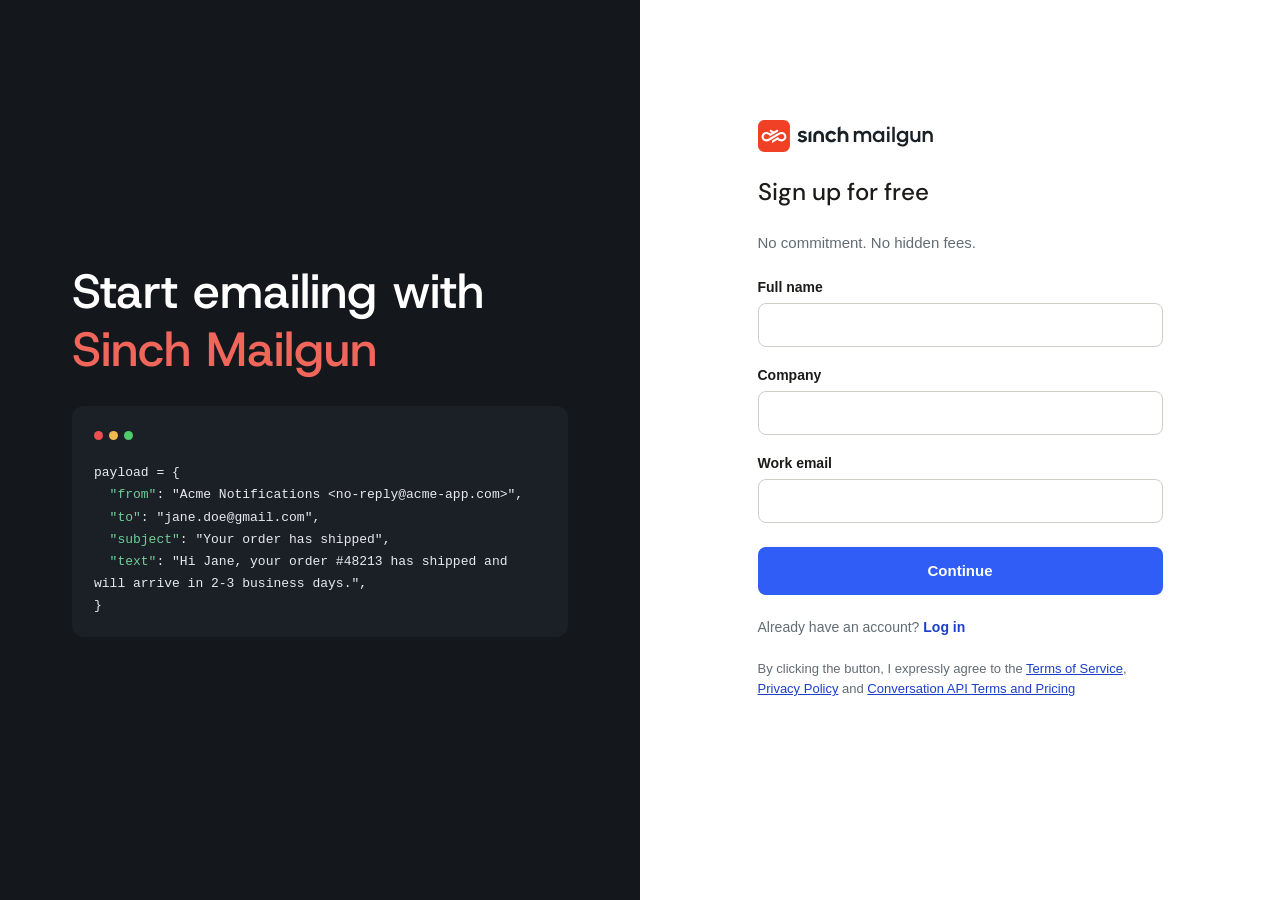
==== signup-flow-v1.html @ edf956aa "Add files via upload" ====
<!DOCTYPE html>
<html lang="en">
<head>
<meta charset="UTF-8">
<meta name="robots" content="noindex, nofollow, noarchive">
<meta name="viewport" content="width=device-width, initial-scale=1.0">
<title>Sign up</title>
<link rel="preconnect" href="https://fonts.googleapis.com">
<link rel="preconnect" href="https://fonts.gstatic.com" crossorigin>
<link href="https://fonts.googleapis.com/css2?family=Host+Grotesk:wght@400;500;600;700&family=DM+Sans:wght@400;500;600;700&display=swap" rel="stylesheet">
<style>
  :root{
    --bg:#f6f5f2;
    --card:#ffffff;
    --border:#e4e2dc;
    --border-strong:#cfcdc5;
    --text:#1c1b19;
    --text-muted:#626C73;
    --accent:#2f5df5;
    --accent-bg:#eaf0ff;
    --accent-text:#1c3fc9;
    --radius:10px;
  }
  *{box-sizing:border-box;}
  body{
    margin:0;
    color:var(--text);
    font-family: -apple-system, BlinkMacSystemFont, "Segoe UI", Helvetica, Arial, sans-serif;
  }
  .page{display:flex;min-height:100vh;}
  .page.full-width .left-col{display:none;}
  .page-footer{
    display:none;
    position:fixed;
    bottom:32px;
    left:0;
    width:100%;
    text-align:center;
    font-size:13px;
    color:#272F36;
  }
  .page.full-width .page-footer{display:block;}
  .page-footer a{color:var(--accent-text);text-decoration:none;font-weight:600;}
  .page-footer a:hover{text-decoration:underline;}
  .left-col{
    width:50%;
    background:#14181C;
    color:#fff;
    display:flex;
    flex-direction:column;
    justify-content:center;
    padding:72px;
    font-family:"Host Grotesk", -apple-system, BlinkMacSystemFont, "Segoe UI", Helvetica, Arial, sans-serif;
  }
  .left-col h2{font-size:48px;font-weight:500;line-height:1.2;margin:0 0 28px;}
  .left-col h2 .brand{color:#F0665A;}
  .code-card{
    background:#1B2027;
    border-radius:12px;
    padding:20px 22px;
    font-family:"SFMono-Regular", Consolas, "Liberation Mono", Menlo, monospace;
    font-size:13px;
    line-height:1.7;
    color:#E8EAED;
  }
  .code-dots{margin-bottom:14px;}
  .code-dots span{display:inline-block;width:9px;height:9px;border-radius:50%;margin-right:6px;}
  .dot-red{background:#F04F4F;}
  .dot-yellow{background:#F0B84F;}
  .dot-green{background:#4FCB6B;}
  .code-key{color:#6FCF97;}

  .right-col{
    flex:1;
    background:#fff;
    display:flex;
    justify-content:center;
    padding:40px 40px;
  }
  @media (max-width:900px){
    .page{flex-direction:column;}
    .left-col{width:100%;padding:40px 24px;}
    .right-col{padding:40px 16px;}
  }
  .wrap{width:100%;max-width:485px;padding:80px 40px 40px 40px;}
  .step-panel{display:none;}
  .step-panel.active{display:block;}

  .logo{margin-bottom:24px;}
  .logo svg{display:block;width:175px;height:32px;}
  .logo-centered{display:flex;justify-content:left;}

  .narrow-panel{display:none;background:#fff;min-height:100vh;}
  .narrow-panel.active{display:block;}
  .narrow-panel-inner{
    max-width:485px;
    margin:0 auto;
    padding:80px 40px 40px;
  }

  h1{font-family:"DM Sans", -apple-system, BlinkMacSystemFont, "Segoe UI", Helvetica, Arial, sans-serif;font-size:24px;line-height:32px;font-weight:500;margin:0 0 24px;}
  .sub{font-size:15px;color:var(--text-muted);margin:0 0 24px;line-height:1.5;}

  .field{margin-bottom:20px;}
  .field label{font-size:14px;font-weight:600;color:var(--text);display:block;margin-bottom:8px;}
  .field input,.field select{
    width:100%;
    height:44px;
    border:1px solid var(--border-strong);
    border-radius:8px;
    padding:0 14px;
    font-size:15px;
    color:var(--text);
    background:#fff;
  }
  .field select{
    appearance:none;
    -webkit-appearance:none;
    background-image:url("data:image/svg+xml;utf8,<svg xmlns='http://www.w3.org/2000/svg' viewBox='0 0 20 20' fill='%236b6963'><path d='M5.5 7.5l4.5 5 4.5-5z'/></svg>");
    background-repeat:no-repeat;
    background-position:right 12px center;
    background-size:16px;
  }
  .field input:focus,.field select:focus{outline:2px solid var(--accent);outline-offset:1px;}
  .field input[readonly]{background:#F7F9FA;color:var(--text-muted);cursor:default;}
  .field input[readonly]:focus{outline:none;}
  .password-input-wrap{position:relative;}
  .password-input-wrap input{padding-right:44px;}
  .password-hint{
    font-size:13px;
    color:var(--text-muted);
    margin:8px 0 0;
    line-height:1.5;
    display:flex;
    align-items:center;
    gap:8px;
  }
  .field.has-error .password-hint{display:none;}
  .hint-dot{
    width:8px;
    height:8px;
    border-radius:50%;
    background:var(--border-strong);
    flex-shrink:0;
    position:relative;
  }
  .hint-dot.met{background:transparent;}
  .hint-dot.met::before{
    content:"";
    position:absolute;
    left:1px;
    top:2px;
    width:6px;
    height:3px;
    border-left:1.5px solid #2E8A47;
    border-bottom:1.5px solid #2E8A47;
    transform:rotate(-45deg);
  }
  .password-toggle{
    position:absolute;
    right:10px;
    top:50%;
    transform:translateY(-50%);
    background:none;
    border:none;
    padding:4px;
    cursor:pointer;
    display:flex;
    align-items:center;
  }
  .loading-panel{
    display:none;
    align-items:center;
    justify-content:center;
    flex-direction:column;
    min-height:60vh;
    padding-top:0 !important;
    text-align:center;
  }
  .loading-panel.active{display:flex;}
  .loading-icon{margin-bottom:20px;animation:loadingPulse 1.4s ease-in-out infinite;display:flex;justify-content:center;}
  .loading-icon svg{display:block;width:64px;height:34px;}
  @keyframes loadingPulse{
    0%,100%{transform:scale(1);opacity:1;}
    50%{transform:scale(0.88);opacity:0.55;}
  }
  .loading-text{font-size:15px;color:var(--text-muted);}
  .loading-dots span{
    display:inline-block;
    opacity:0;
    animation:loadingDot 1.4s infinite;
  }
  .loading-dots span:nth-child(1){animation-delay:0s;}
  .loading-dots span:nth-child(2){animation-delay:0.2s;}
  .loading-dots span:nth-child(3){animation-delay:0.4s;}
  @keyframes loadingDot{
    0%,80%,100%{opacity:0;}
    40%{opacity:1;}
  }
  .done-icon{margin-bottom:24px;display:flex;justify-content:center;}
  .done-icon svg{display:block;width:64px;height:34px;}
  .done-title{text-align:center;margin-bottom:10px;}
  .done-text{font-size:15px;color:var(--text-muted);text-align:center;margin:0 0 32px;}
  .done-cta{max-width:280px;margin-left:auto;margin-right:auto;}
  .go-back-link{
    display:block;
    text-align:center;
    font-size:14px;
    font-weight:600;
    color:var(--accent-text);
    text-decoration:none;
    margin-top:16px;
    cursor:pointer;
  }
  .go-back-link:hover{text-decoration:underline;}
  .field.has-error input{border-color:#E5484D;}
  .field.has-error input:focus{outline-color:#E5484D;}
  .field-error{
    display:none;
    align-items:center;
    gap:6px;
    font-size:13px;
    color:#E5484D;
    margin-top:8px;
  }
  .field.has-error .field-error{display:flex;}
  .field-error .error-icon{
    width:15px;height:15px;
    border-radius:50%;
    border:1.5px solid #E5484D;
    position:relative;
    flex-shrink:0;
  }
  .field-error .error-icon::before,
  .field-error .error-icon::after{
    content:"";
    position:absolute;
    top:50%;left:50%;
    width:7px;height:1.5px;
    background:#E5484D;
    transform-origin:center;
  }
  .field-error .error-icon::before{transform:translate(-50%,-50%) rotate(45deg);}
  .field-error .error-icon::after{transform:translate(-50%,-50%) rotate(-45deg);}

  .cta-primary{
    width:100%;
    height:48px;
    border:none;
    border-radius:8px;
    background:var(--accent);
    color:#fff;
    font-size:15px;
    font-weight:600;
    cursor:pointer;
    margin-bottom:6px;
  }
  #panel-1 form .field:last-of-type{margin-bottom:24px;}
  #panel-1 .cta-primary{margin-bottom:24px;}
  .cta-primary:hover{background:#1e4bdc;}
  .cta-primary:disabled{background:var(--border-strong);color:var(--text-muted);cursor:not-allowed;}
  .cta-primary:disabled:hover{background:var(--border-strong);}
  .cta-secondary{
    width:100%;
    height:44px;
    border:1px solid var(--border-strong);
    border-radius:8px;
    background:#fff;
    color:var(--text);
    font-size:14px;
    font-weight:500;
    cursor:pointer;
    margin-bottom:6px;
  }
  .cta-secondary:hover{background:var(--bg);}
  .cta-group{display:flex;flex-direction:column;}
  .cta-fineprint{font-size:12px;color:var(--text-muted);text-align:center;line-height:1.5;margin:0 0 18px;}

  .login-line{font-size:14px;color:var(--text-muted);margin:0 0 24px;}
  .login-line a{color:var(--accent-text);font-weight:600;text-decoration:none;}
  .login-line a:hover{text-decoration:underline;}
  .legal{font-size:13px;color:var(--text-muted);line-height:1.6;}
  .legal a{color:var(--accent-text);text-decoration:underline;}

  /* trial step */
  .slider-block{margin-bottom:24px;}
  .slider-label{font-size:17px;margin:0 0 24px;}
  .slider-label .val{color:var(--accent);font-weight:600;}
  input[type="range"]{
    -webkit-appearance:none;
    width:100%;
    height:4px;
    border-radius:2px;
    background:var(--border-strong);
    margin:0 0 10px;
  }
  input[type="range"]::-webkit-slider-thumb{
    -webkit-appearance:none;width:18px;height:18px;border-radius:50%;
    background:var(--accent);cursor:pointer;border:none;
  }
  input[type="range"]::-moz-range-thumb{
    width:18px;height:18px;border-radius:50%;
    background:var(--accent);cursor:pointer;border:none;
  }
  .slider-ticks{display:flex;justify-content:space-between;font-size:11px;color:var(--text-muted);padding:0 1px;}

  .summary{
    background:#F7F9FA;
    border:1px solid #DCE2E5;
    border-radius:var(--radius);
    padding:16px 18px;
    margin-bottom:24px;
    color:#272F36;
  }
  .summary-row{display:flex;justify-content:space-between;align-items:baseline;margin-bottom:4px;}
  .summary-divider{height:1px;background:#DCE2E5;margin:14px 0;}
  .summary-label{font-size:14px;color:var(--text-muted);}
  .summary-value{font-size:15px;font-weight:600;color:#272F36;}
  .summary-note{font-size:14px;color:var(--text-muted);margin:0;line-height:1.5;}

  .plans-link{
    display:block;text-align:center;font-size:13px;color:var(--text-muted);
    text-decoration:underline;margin:0 0 20px;
  }
  .plans-link:hover{color:var(--text);}

  /* ---- Full-width pricing page (step 3) ---- */
  .pricing-panel{display:none;}
  .pricing-panel.active{display:block;}
  .pricing-body{
    max-width:1280px;
    margin:0 auto;
    padding:40px;
  }
  .pricing-body .logo{margin-bottom:32px;}
  .pricing-intro-row{
    display:flex;
    gap:48px;
    align-items:flex-end;
    margin-bottom:32px;
  }
  .pricing-intro-text{flex:1 1 50%;}
  .pricing-intro-text h1{margin-bottom:8px;}
  .pricing-intro-text .sub{margin:0;}
  .pricing-slider-block{flex:1 1 50%;}
  .pricing-slider-label{
    color:var(--text);
    font-size:16px;
    margin:0 0 12px;
    font-family:"DM Sans", -apple-system, sans-serif;
  }
  .pricing-slider-label .val{color:var(--accent-text);font-weight:700;}
  .pricing-slider-block input[type="range"]{
    -webkit-appearance:none;
    width:100%;
    height:4px;
    border-radius:2px;
    background:var(--border-strong);
    margin:0 0 10px;
  }
  .pricing-slider-block input[type="range"]::-webkit-slider-thumb{
    -webkit-appearance:none;width:18px;height:18px;border-radius:50%;
    background:var(--accent);cursor:pointer;border:2px solid #fff;
    box-shadow:0 0 0 1px var(--accent);
  }
  .pricing-slider-block input[type="range"]::-moz-range-thumb{
    width:18px;height:18px;border-radius:50%;
    background:var(--accent);cursor:pointer;border:2px solid #fff;
    box-shadow:0 0 0 1px var(--accent);
  }
  .pricing-slider-ticks{display:flex;justify-content:space-between;font-size:11px;color:var(--text-muted);padding:0 1px;}
  .currency-badge{
    display:inline-flex;
    align-items:center;
    gap:8px;
    background:#fff;
    border:1px solid var(--border-strong);
    color:var(--text);
    font-size:14px;
    font-weight:600;
    padding:10px 14px;
    border-radius:8px;
  }
  .enterprise-banner{
    background:#F7F9FA;
    border:1px solid #DCE2E5;
    border-radius:12px;
    padding:28px 40px;
    text-align:center;
    margin-bottom:28px;
  }
  .enterprise-title{font-size:18px;font-weight:700;color:var(--text);margin:0 0 4px;}
  .enterprise-tagline{font-size:14px;color:var(--text-muted);margin:0 0 16px;}
  .enterprise-body{font-size:14px;color:var(--text);line-height:1.6;margin:0 0 20px;}
  .enterprise-cta{
    display:inline-block;
    background:#fff;
    border:1px solid var(--accent);
    color:var(--accent-text);
    font-size:14px;
    font-weight:600;
    padding:10px 24px;
    border-radius:8px;
    cursor:pointer;
  }
  .enterprise-cta:hover{background:var(--accent-bg);}
  .pricing-cards{
    display:grid;
    grid-template-columns:repeat(4, 1fr);
    gap:20px;
    margin-bottom:28px;
    align-items:start;
  }
  @media (max-width:1024px){
    .pricing-cards{grid-template-columns:1fr 1fr;}
  }
  @media (max-width:640px){
    .pricing-cards{grid-template-columns:1fr;}
    .pricing-intro-row{flex-direction:column;align-items:stretch;}
  }
  .plan-card{
    position:relative;
    border:2px solid var(--border);
    border-radius:12px;
    background:#fff;
    padding:46px 22px 24px;
    display:flex;
    flex-direction:column;
  }
  .plan-card.recommended{
    border-color:var(--accent);
  }
  .recommended-ribbon{
    position:absolute;
    top:-2px;left:-2px;right:-2px;
    background:var(--accent);
    color:#fff;
    font-size:12px;
    font-weight:700;
    text-align:center;
    padding:6px 0;
    border-radius:11px 11px 0 0;
    letter-spacing:0.02em;
  }
  .plan-badge{
    display:inline-block;
    align-self:flex-start;
    font-size:12px;
    font-weight:700;
    padding:4px 10px;
    border-radius:5px;
    background:var(--bg);
    color:var(--text-muted);
    margin-bottom:14px;
  }
  .plan-badge.badge-accent{background:var(--accent-bg);color:var(--accent-text);}
  .plan-tagline{font-size:13px;color:var(--text-muted);margin:0 0 4px;}
  .plan-price{font-size:30px;font-weight:700;color:var(--text);margin-bottom:2px;}
  .plan-price.trial-price{font-size:24px;white-space:nowrap;}
  .plan-price.trial-price span{font-size:13px;}
  .plan-price span{font-size:14px;font-weight:400;color:var(--text-muted);}
  .plan-included{font-size:14px;font-weight:500;color:var(--text);margin-bottom:18px;}
  .plan-cta{width:100%;margin-bottom:20px;}
  .plan-features-label{font-size:13px;font-weight:700;color:var(--text);margin:0 0 12px;}
  .plan-features{list-style:none;margin:0 0 20px;padding:0;flex:1;}
  .plan-features li{
    display:flex;
    align-items:flex-start;
    gap:8px;
    font-size:13px;
    color:var(--text);
    line-height:1.5;
    margin-bottom:10px;
  }
  .plan-features .feat-check{
    flex-shrink:0;
    width:15px;height:15px;
    margin-top:2px;
    color:#2E8A47;
  }
  .plan-card.free-card .feat-check{color:var(--text-muted);}
  .plan-extra{
    border-top:1px solid var(--border);
    padding-top:14px;
    margin-top:auto;
  }
  .plan-extra-label{font-size:12px;font-weight:700;color:var(--text);margin:0 0 6px;}
  .plan-extra-row{font-size:12px;color:var(--text-muted);text-decoration:underline;line-height:1.6;}

  /* payment step */
  .change-plan-row{display:flex;justify-content:flex-end;margin-top:-2px;}
  .change-plan-link{font-size:14px;color:var(--text-muted);text-decoration:underline;cursor:pointer;font-weight:400;}
  .change-plan-link:hover{color:#272F36;}

  .section-label{font-size:14px;font-weight:600;color:var(--text);margin:0 0 8px;}
  .field-row{display:flex;gap:0;}
  .field-row .field{flex:1;margin-bottom:0;}

  .card-field-group{
    margin-bottom:24px;
    border:1px solid var(--border-strong);
    border-radius:8px;
  }
  .card-field-group .field{margin-bottom:0;}
  .card-field-group .field input,.card-field-group .field select{
    border:none;
    border-radius:0;
  }
  .card-field-group .field:first-child input,.card-field-group .field:first-child select{
    border-radius:7px 7px 0 0;
  }
  .card-number-field{position:relative;}
  .card-number-field input{padding-right:130px;}
  .card-icons{
    position:absolute;
    right:12px;
    top:0;
    bottom:0;
    display:flex;
    align-items:center;
  }
  .card-icons svg{display:block;height:19px;width:auto;}

  .card-bottom-row{display:flex;border-top:1px solid var(--border-strong);}
  .card-bottom-row .field{flex:1;margin-bottom:0;}
  .card-bottom-row .field:first-child{border-right:1px solid var(--border-strong);}
  .card-bottom-row .field input{border-radius:0 0 0 7px;}
  .card-bottom-row .field:first-child input{border-radius:0 0 0 7px;}
  .cvc-field{position:relative;}
  .cvc-field input{border-radius:0 0 7px 0;padding-right:38px;}
  .cvc-icon{
    position:absolute;right:12px;top:50%;transform:translateY(-50%);
    display:flex;align-items:center;
  }
  .cvc-icon svg{display:block;height:16px;width:auto;}

  .card-field-group .zip-field input{border-top:1px solid var(--border-strong) !important;border-radius:0 0 7px 7px !important;}

  .ssl-line{
    text-align:center;
    font-size:13px;
    color:var(--text-muted);
    margin:4px 0 20px;
  }
</style>
</head>
<body>
<div class="page">
  <div class="left-col">
    <h2>Start emailing with<br><span class="brand">Sinch Mailgun</span></h2>
    <div class="code-card">
      <div class="code-dots"><span class="dot-red"></span><span class="dot-yellow"></span><span class="dot-green"></span></div>
      payload = {<br>
      &nbsp;&nbsp;<span class="code-key">"from"</span>: "Acme Notifications &lt;no-reply@acme-app.com&gt;",<br>
      &nbsp;&nbsp;<span class="code-key">"to"</span>: "jane.doe@gmail.com",<br>
      &nbsp;&nbsp;<span class="code-key">"subject"</span>: "Your order has shipped",<br>
      &nbsp;&nbsp;<span class="code-key">"text"</span>: "Hi Jane, your order #48213 has shipped and will arrive in 2-3 business days.",<br>
      }
    </div>
  </div>

  <div class="right-col">
  <div class="wrap">

    <!-- STEP 1: name / email -->
    <div class="step-panel active" id="panel-1">
      <div class="logo" data-logo></div>

      <h1>Sign up for free</h1>
      <p class="sub">No commitment. No hidden fees.</p>

      <form id="signup-form" novalidate>
        <div class="field" id="full-name-field">
          <label for="full-name">Full name</label>
          <input id="full-name" type="text">
          <p class="field-error"><span class="error-icon"></span>This field is required</p>
        </div>
        <div class="field" id="company-field">
          <label for="company">Company</label>
          <input id="company" type="text">
          <p class="field-error"><span class="error-icon"></span>This field is required</p>
        </div>
        <div class="field" id="email-field">
          <label for="work-email">Work email</label>
          <input id="work-email" type="email">
          <p class="field-error" id="email-error"><span class="error-icon"></span>Invalid email</p>
        </div>
        <button type="submit" class="cta-primary">Continue</button>
      </form>

      <p class="login-line">Already have an account? <a href="#">Log in</a></p>
      <p class="legal">By clicking the button, I expressly agree to the <a href="#">Terms of Service</a>, <a href="#">Privacy Policy</a> and <a href="#">Conversation API Terms and Pricing</a></p>
    </div>


    <!-- STEP 5: validating payment (transition) -->
    <div class="step-panel loading-panel" id="panel-5">
      <div id="loading-state">
        <div class="loading-icon">
          <svg width="64" height="34" viewBox="0 0 64 34" fill="none" xmlns="http://www.w3.org/2000/svg">
            <path d="M55.583 6.38481C57.8768 7.21761 59.8354 8.71559 61.2423 10.7151C62.6492 12.7146 63.3962 15.0639 63.4107 17.5121H63.4068C63.4292 19.9551 62.7099 22.3136 61.3281 24.329C59.9449 26.3456 58.0048 27.8661 55.7163 28.7266C51.7807 30.2628 47.1509 29.7204 42.6873 27.1982L39.9276 25.6079C39.2664 26.3113 38.5194 26.9303 37.7051 27.449L37.6866 27.4596L26.8458 33.7894V27.4939L43.1123 17.9701L42.9843 19.0405C42.9104 19.6634 42.785 20.2837 42.6094 20.8882L45.3665 22.4654C49.2018 24.6457 52.0314 24.3144 53.73 23.6519C54.6367 23.3061 55.4682 22.7557 56.1373 22.0602C56.8078 21.3647 57.3251 20.5134 57.634 19.5974C57.8451 18.9362 57.9521 18.2394 57.9494 17.5359C57.9468 16.2002 57.539 14.92 56.7682 13.8299C55.9961 12.741 54.9244 11.9307 53.6667 11.4846C51.9496 10.8378 49.1147 10.5383 45.3071 12.7661L20.8817 27.0676L20.8394 27.094C18.0824 28.7081 15.1749 29.5699 12.4337 29.5871C10.8605 29.6029 9.30972 29.331 7.83287 28.7794C4.92536 27.7103 2.57349 25.5867 1.2141 22.8006C-0.145288 20.0145 -0.370975 16.8549 0.576637 13.9025C1.13623 12.2184 2.07856 10.6544 3.29937 9.37418C4.52018 8.09396 6.03795 7.08035 7.68901 6.44288C11.6484 4.89606 16.2782 5.4385 20.7233 7.9699L23.4803 9.55895C24.1429 8.85549 24.8912 8.2365 25.7082 7.71781L25.72 7.70989L26.2968 7.36939L22.0959 4.98977C21.5244 4.6057 21.1219 4.02366 20.9635 3.35452C20.8038 2.68405 20.9041 1.98456 21.2433 1.38536C21.5825 0.786168 22.1302 0.340071 22.7861 0.13022C23.4421 -0.0796294 24.1468 -0.0347571 24.7711 0.256921L24.8107 0.276721L31.6961 4.21504L38.4561 0.289916L38.4758 0.280681C39.0935 -0.014957 39.7943 -0.0664315 40.4489 0.13418C41.1049 0.336111 41.6566 0.771651 42.0023 1.36161C42.3494 1.95156 42.4603 2.64578 42.3164 3.31493C42.1713 3.98407 41.7846 4.57007 41.2263 4.96601L41.1841 4.9924L20.301 17.0489L20.4435 15.9706C20.5187 15.4004 20.6375 14.8316 20.7985 14.2773L18.0402 12.7001C14.2062 10.5185 11.3792 10.8524 9.68058 11.5162C8.42018 11.9834 7.35774 12.8083 6.59886 13.9064C5.83866 15.0045 5.44272 16.29 5.45064 17.6243C5.45724 18.9586 5.87033 20.2389 6.64241 21.3277C7.41317 22.4166 8.48485 23.2296 9.74261 23.6783C11.457 24.3263 14.2906 24.6259 18.0995 22.3968L42.5791 8.06625C45.3335 6.45476 48.241 5.59424 50.9849 5.57708C52.5594 5.56124 54.1075 5.83313 55.583 6.38481Z" fill="#F0A83C"/>
          </svg>
        </div>
        <p class="loading-text"><span id="transition-loading-msg">Validating your payment information</span><span class="loading-dots"><span>.</span><span>.</span><span>.</span></span></p>
      </div>
      <div id="success-state" style="display:none;">
        <div class="loading-icon">
          <svg width="64" height="34" viewBox="0 0 64 34" fill="none" xmlns="http://www.w3.org/2000/svg">
            <path d="M55.583 6.38481C57.8768 7.21761 59.8354 8.71559 61.2423 10.7151C62.6492 12.7146 63.3962 15.0639 63.4107 17.5121H63.4068C63.4292 19.9551 62.7099 22.3136 61.3281 24.329C59.9449 26.3456 58.0048 27.8661 55.7163 28.7266C51.7807 30.2628 47.1509 29.7204 42.6873 27.1982L39.9276 25.6079C39.2664 26.3113 38.5194 26.9303 37.7051 27.449L37.6866 27.4596L26.8458 33.7894V27.4939L43.1123 17.9701L42.9843 19.0405C42.9104 19.6634 42.785 20.2837 42.6094 20.8882L45.3665 22.4654C49.2018 24.6457 52.0314 24.3144 53.73 23.6519C54.6367 23.3061 55.4682 22.7557 56.1373 22.0602C56.8078 21.3647 57.3251 20.5134 57.634 19.5974C57.8451 18.9362 57.9521 18.2394 57.9494 17.5359C57.9468 16.2002 57.539 14.92 56.7682 13.8299C55.9961 12.741 54.9244 11.9307 53.6667 11.4846C51.9496 10.8378 49.1147 10.5383 45.3071 12.7661L20.8817 27.0676L20.8394 27.094C18.0824 28.7081 15.1749 29.5699 12.4337 29.5871C10.8605 29.6029 9.30972 29.331 7.83287 28.7794C4.92536 27.7103 2.57349 25.5867 1.2141 22.8006C-0.145288 20.0145 -0.370975 16.8549 0.576637 13.9025C1.13623 12.2184 2.07856 10.6544 3.29937 9.37418C4.52018 8.09396 6.03795 7.08035 7.68901 6.44288C11.6484 4.89606 16.2782 5.4385 20.7233 7.9699L23.4803 9.55895C24.1429 8.85549 24.8912 8.2365 25.7082 7.71781L25.72 7.70989L26.2968 7.36939L22.0959 4.98977C21.5244 4.6057 21.1219 4.02366 20.9635 3.35452C20.8038 2.68405 20.9041 1.98456 21.2433 1.38536C21.5825 0.786168 22.1302 0.340071 22.7861 0.13022C23.4421 -0.0796294 24.1468 -0.0347571 24.7711 0.256921L24.8107 0.276721L31.6961 4.21504L38.4561 0.289916L38.4758 0.280681C39.0935 -0.014957 39.7943 -0.0664315 40.4489 0.13418C41.1049 0.336111 41.6566 0.771651 42.0023 1.36161C42.3494 1.95156 42.4603 2.64578 42.3164 3.31493C42.1713 3.98407 41.7846 4.57007 41.2263 4.96601L41.1841 4.9924L20.301 17.0489L20.4435 15.9706C20.5187 15.4004 20.6375 14.8316 20.7985 14.2773L18.0402 12.7001C14.2062 10.5185 11.3792 10.8524 9.68058 11.5162C8.42018 11.9834 7.35774 12.8083 6.59886 13.9064C5.83866 15.0045 5.44272 16.29 5.45064 17.6243C5.45724 18.9586 5.87033 20.2389 6.64241 21.3277C7.41317 22.4166 8.48485 23.2296 9.74261 23.6783C11.457 24.3263 14.2906 24.6259 18.0995 22.3968L42.5791 8.06625C45.3335 6.45476 48.241 5.59424 50.9849 5.57708C52.5594 5.56124 54.1075 5.83313 55.583 6.38481Z" fill="#F0A83C"/>
          </svg>
        </div>
        <p class="loading-text" id="transition-success-msg">Validation successful</p>
      </div>
    </div>

    <!-- STEP 6: done -->
    <div class="step-panel loading-panel" id="panel-6">
      <div class="done-icon">
        <svg width="64" height="34" viewBox="0 0 64 34" fill="none" xmlns="http://www.w3.org/2000/svg">
          <path d="M55.583 6.38481C57.8768 7.21761 59.8354 8.71559 61.2423 10.7151C62.6492 12.7146 63.3962 15.0639 63.4107 17.5121H63.4068C63.4292 19.9551 62.7099 22.3136 61.3281 24.329C59.9449 26.3456 58.0048 27.8661 55.7163 28.7266C51.7807 30.2628 47.1509 29.7204 42.6873 27.1982L39.9276 25.6079C39.2664 26.3113 38.5194 26.9303 37.7051 27.449L37.6866 27.4596L26.8458 33.7894V27.4939L43.1123 17.9701L42.9843 19.0405C42.9104 19.6634 42.785 20.2837 42.6094 20.8882L45.3665 22.4654C49.2018 24.6457 52.0314 24.3144 53.73 23.6519C54.6367 23.3061 55.4682 22.7557 56.1373 22.0602C56.8078 21.3647 57.3251 20.5134 57.634 19.5974C57.8451 18.9362 57.9521 18.2394 57.9494 17.5359C57.9468 16.2002 57.539 14.92 56.7682 13.8299C55.9961 12.741 54.9244 11.9307 53.6667 11.4846C51.9496 10.8378 49.1147 10.5383 45.3071 12.7661L20.8817 27.0676L20.8394 27.094C18.0824 28.7081 15.1749 29.5699 12.4337 29.5871C10.8605 29.6029 9.30972 29.331 7.83287 28.7794C4.92536 27.7103 2.57349 25.5867 1.2141 22.8006C-0.145288 20.0145 -0.370975 16.8549 0.576637 13.9025C1.13623 12.2184 2.07856 10.6544 3.29937 9.37418C4.52018 8.09396 6.03795 7.08035 7.68901 6.44288C11.6484 4.89606 16.2782 5.4385 20.7233 7.9699L23.4803 9.55895C24.1429 8.85549 24.8912 8.2365 25.7082 7.71781L25.72 7.70989L26.2968 7.36939L22.0959 4.98977C21.5244 4.6057 21.1219 4.02366 20.9635 3.35452C20.8038 2.68405 20.9041 1.98456 21.2433 1.38536C21.5825 0.786168 22.1302 0.340071 22.7861 0.13022C23.4421 -0.0796294 24.1468 -0.0347571 24.7711 0.256921L24.8107 0.276721L31.6961 4.21504L38.4561 0.289916L38.4758 0.280681C39.0935 -0.014957 39.7943 -0.0664315 40.4489 0.13418C41.1049 0.336111 41.6566 0.771651 42.0023 1.36161C42.3494 1.95156 42.4603 2.64578 42.3164 3.31493C42.1713 3.98407 41.7846 4.57007 41.2263 4.96601L41.1841 4.9924L20.301 17.0489L20.4435 15.9706C20.5187 15.4004 20.6375 14.8316 20.7985 14.2773L18.0402 12.7001C14.2062 10.5185 11.3792 10.8524 9.68058 11.5162C8.42018 11.9834 7.35774 12.8083 6.59886 13.9064C5.83866 15.0045 5.44272 16.29 5.45064 17.6243C5.45724 18.9586 5.87033 20.2389 6.64241 21.3277C7.41317 22.4166 8.48485 23.2296 9.74261 23.6783C11.457 24.3263 14.2906 24.6259 18.0995 22.3968L42.5791 8.06625C45.3335 6.45476 48.241 5.59424 50.9849 5.57708C52.5594 5.56124 54.1075 5.83313 55.583 6.38481Z" fill="#F0A83C"/>
        </svg>
      </div>
      <h1 class="done-title" id="done-title">You're all set!</h1>
      <p class="done-text" id="done-text">Your account is ready to go.</p>
      <button class="cta-primary done-cta" id="cta-go-to-dashboard">Go to dashboard</button>
    </div>

  </div>
  </div>
  <div class="page-footer">&copy; <a href="#">Sinch</a></div>
</div>

    <!-- STEP 2: create password -->
    <div class="step-panel narrow-panel" id="panel-2">
     <div class="narrow-panel-inner">
      <div class="logo logo-centered" data-logo></div>

      <h1>Create your password</h1>

      <div class="field">
        <input id="confirmed-email" type="text" readonly>
      </div>
      <div class="field" id="password-field">
        <div class="password-input-wrap">
          <input id="new-password" type="password" placeholder="Choose a password *">
          <button type="button" class="password-toggle" id="password-toggle" aria-label="Show password">
            <svg width="20" height="20" viewBox="0 0 20 20" fill="none" xmlns="http://www.w3.org/2000/svg">
              <path d="M1.5 10S4.5 4 10 4s8.5 6 8.5 6-3 6-8.5 6-8.5-6-8.5-6Z" stroke="#626C73" stroke-width="1.4" stroke-linecap="round" stroke-linejoin="round"/>
              <circle cx="10" cy="10" r="2.5" stroke="#626C73" stroke-width="1.4"/>
            </svg>
          </button>
        </div>
        <p class="password-hint" id="password-hint">
          <span class="hint-dot" id="hint-dot"></span>
          <span>At least 12 characters.</span>
        </p>
        <p class="field-error" id="password-error"><span class="error-icon"></span>Password must be at least 12 characters.</p>
      </div>

      <button class="cta-primary" id="cta-create-account">
        <span id="create-account-label">Continue</span>
      </button>
      <a class="go-back-link" id="go-back-link">Go back</a>
     </div>
    </div>
<!-- STEP 3: pricing (full-width, no left column) -->
<div class="step-panel pricing-panel" id="panel-3">
  <div class="pricing-body">
    <div class="logo logo-centered" data-logo></div>

    <div class="pricing-intro-row">
      <div class="pricing-intro-text">
        <h1>How many emails do you want to send per month?</h1>
        <p class="sub">Your Free plan is limited to 100 emails/day. Start a 30-day free trial to remove the limit.</p>
      </div>
      <div class="pricing-slider-block">
        <p class="pricing-slider-label"><span class="val" id="slider-val">100</span> <span id="slider-unit">emails/day</span></p>
        <input type="range" id="vol-slider" min="0" max="8" step="1" value="0">
        <div class="pricing-slider-ticks" id="slider-ticks"></div>
      </div>
    </div>

    <div class="pricing-cards" id="plan-cards"></div>

    <div class="enterprise-banner">
      <h3 class="enterprise-title">Custom / Enterprise</h3>
      <p class="enterprise-tagline">Need a bespoke solution?</p>
      <p class="enterprise-body">Custom contracts are available for businesses looking for any combination of features to best suit their needs.<br>Our team of email strategists can help you determine the best solution for your business needs.</p>
      <button class="enterprise-cta" id="cta-enterprise">Request a quote</button>
    </div>

    <div class="currency-badge">$ USD <svg width="12" height="8" viewBox="0 0 12 8" fill="none" xmlns="http://www.w3.org/2000/svg"><path d="M1 1.5L6 6.5L11 1.5" stroke="#626C73" stroke-width="1.4" stroke-linecap="round" stroke-linejoin="round"/></svg></div>
  </div>
</div>

    <div class="step-panel narrow-panel" id="panel-4">
     <div class="narrow-panel-inner">
      <div class="logo logo-centered" data-logo></div>
      <h1 id="cc-heading">Add a card to start your trial</h1>

      <div class="summary">
        <div class="summary-row">
          <span class="summary-label">Plan:</span>
          <span class="summary-value" id="ord-vol">Foundation 50K Trial</span>
        </div>
        <div class="change-plan-row">
          <a class="change-plan-link" id="change-plan-link">Change</a>
        </div>
        <div class="summary-divider"></div>
        <div class="summary-row">
          <span class="summary-label" id="ord-price-label">Monthly Recurring Cost:</span>
          <span class="summary-value" id="ord-price">$49.00</span>
        </div>
        <div class="summary-row">
          <span class="summary-label" id="ord-today-label">Today's total</span>
          <span class="summary-value" id="ord-today">$0.00</span>
        </div>
        <div class="summary-divider"></div>
        <p class="summary-note" id="ord-note">We'll email you a reminder before your trial ends. Cancel anytime.</p>
      </div>

      <p class="section-label">Card information</p>
      <div class="card-field-group">
        <div class="field card-number-field">
          <input id="cc-num" type="text" inputmode="numeric" placeholder="1234 1234 1234 1234">
          <div class="card-icons">
            <svg width="112" height="19" viewBox="0 0 112 19" fill="none" xmlns="http://www.w3.org/2000/svg">
              <rect x="0.249695" y="0.25" width="26.1359" height="18.0789" rx="1.71491" fill="white" stroke="#E5E5E5" stroke-width="0.5"/>
              <path d="M11.4675 12.2797H10.018L10.9247 6.67383H12.3741L11.4675 12.2797Z" fill="#142EBD"/>
              <path d="M16.7216 6.81093C16.4357 6.6975 15.9822 6.57227 15.4215 6.57227C13.9901 6.57227 12.9821 7.33559 12.9759 8.4269C12.964 9.23207 13.6976 9.67928 14.2463 9.94775C14.8071 10.2221 14.9977 10.4011 14.9977 10.6457C14.992 11.0212 14.5445 11.1944 14.1272 11.1944C13.5485 11.1944 13.2384 11.1051 12.7672 10.8962L12.5763 10.8066L12.3735 12.065C12.7134 12.2199 13.3398 12.3573 13.9901 12.3633C15.511 12.3633 16.5012 11.6118 16.5129 10.4489C16.5187 9.81071 16.1313 9.32172 15.2962 8.92215C14.7892 8.66565 14.4787 8.49269 14.4787 8.23025C14.4847 7.99166 14.7413 7.74729 15.3136 7.74729C15.7849 7.73532 16.1311 7.84859 16.3934 7.96193L16.5245 8.02146L16.7216 6.81093Z" fill="#142EBD"/>
              <path d="M18.6489 10.2938C18.7683 9.97172 19.2276 8.72528 19.2276 8.72528C19.2216 8.73725 19.3468 8.39728 19.4183 8.18858L19.5196 8.67162C19.5196 8.67162 19.7941 10.0135 19.8537 10.2938C19.6272 10.2938 18.9352 10.2938 18.6489 10.2938ZM20.4382 6.67383H19.317C18.9712 6.67383 18.7085 6.77513 18.5593 7.13895L16.4063 12.2797H17.9272C17.9272 12.2797 18.1776 11.5878 18.2314 11.4387C18.3983 11.4387 19.8778 11.4387 20.0925 11.4387C20.1341 11.6356 20.2654 12.2797 20.2654 12.2797H21.6076L20.4382 6.67383V6.67383Z" fill="#142EBD"/>
              <path d="M8.80718 6.67383L7.38763 10.4965L7.2325 9.72124C6.97006 8.82666 6.14697 7.85471 5.22845 7.37144L6.52871 12.2738H8.06153L10.3399 6.67383H8.80718V6.67383Z" fill="#142EBD"/>
              <path d="M6.06946 6.67383H3.73733L3.71347 6.7871C5.53268 7.2523 6.7375 8.37366 7.23251 9.72148L6.72553 7.14506C6.64206 6.78702 6.38556 6.68564 6.06946 6.67383Z" fill="#142EBD"/>
              <rect x="29.0654" y="0.5" width="25.6359" height="17.5789" rx="1.46491" fill="black"/>
              <path d="M45.3088 4.16211C48.0689 4.16227 50.3066 6.42566 50.3069 9.21777C50.3069 12.0101 48.0691 14.2743 45.3088 14.2744C44.071 14.2744 42.9386 13.8184 42.0656 13.0645C41.1928 13.8179 40.0618 14.2744 38.8244 14.2744C36.0641 14.2744 33.8264 12.0102 33.8264 9.21777C33.8266 6.42558 36.0642 4.16214 38.8244 4.16211C40.0616 4.16211 41.1929 4.61789 42.0656 5.37109C42.9386 4.61738 44.0712 4.16211 45.3088 4.16211Z" fill="#ED0006"/>
              <path d="M45.3087 4.16211C48.0688 4.16221 50.3065 6.42562 50.3067 9.21777C50.3067 12.0101 48.069 14.2743 45.3087 14.2744C44.0711 14.2744 42.9394 13.8181 42.0665 13.0645C43.1406 12.1371 43.8224 10.7582 43.8224 9.21777C43.8222 7.67728 43.1407 6.29838 42.0665 5.37109C42.9393 4.61763 44.0713 4.16211 45.3087 4.16211Z" fill="#F9A000"/>
              <path d="M42.0663 5.37109C43.1408 6.29848 43.8222 7.67798 43.8222 9.21875C43.8221 10.7591 43.1403 12.1371 42.0663 13.0645C40.9925 12.1371 40.3106 10.759 40.3105 9.21875C40.3105 7.6781 40.992 6.29848 42.0663 5.37109Z" fill="#FF5E00"/>
              <mask id="mask0_2662_1295" style="mask-type:alpha" maskUnits="userSpaceOnUse" x="57" y="0" width="27" height="19">
              <rect x="57.6312" y="0.5" width="25.6359" height="17.5789" fill="#016FD0"/>
              </mask>
              <g mask="url(#mask0_2662_1295)">
              <rect x="57.6312" y="0.5" width="25.6359" height="17.5789" rx="1.46491" fill="#016FD0"/>
              <path d="M62.6177 13.9491V9.91602H66.888L67.3462 10.5133L67.8195 9.91602H83.3196V13.671C83.3196 13.671 82.9142 13.9451 82.4454 13.9491H73.8627L73.3461 13.3134V13.9491H71.6534V12.8638C71.6534 12.8638 71.4222 13.0153 70.9223 13.0153H70.3461V13.9491H67.7832L67.3257 13.339L66.8612 13.9491H62.6177Z" fill="white"/>
              <path d="M57.6312 6.87588L58.5942 4.63086H60.2595L60.806 5.88843V4.63086H62.8762L63.2015 5.53979L63.5169 4.63086H72.8099V5.08781C72.8099 5.08781 73.2984 4.63086 74.1013 4.63086L77.1165 4.6414L77.6536 5.88251V4.63086H79.386L79.8629 5.34378V4.63086H81.6112V8.66395H79.8629L79.4059 7.94872V8.66395H76.8606L76.6046 8.02819H75.9203L75.6685 8.66395H73.9424C73.2515 8.66395 72.8099 8.21633 72.8099 8.21633V8.66395H70.2073L69.6907 8.02819V8.66395H60.0128L59.757 8.02819H59.0749L58.8209 8.66395H57.6312V6.87588Z" fill="white"/>
              <path d="M58.9343 5.12793L57.6355 8.14778H58.4811L58.7208 7.54307H60.114L60.3524 8.14778H61.2166L59.919 5.12793H58.9343ZM59.4149 5.83074L59.8395 6.88744H58.989L59.4149 5.83074V5.83074Z" fill="#016FD0"/>
              <path d="M61.306 8.1468V5.12695L62.5077 5.13142L63.2066 7.07843L63.8888 5.12695H65.0808V8.1468H64.3259V5.92165L63.5256 8.1468H62.8635L62.061 5.92165V8.1468H61.306Z" fill="#016FD0"/>
              <path d="M65.598 8.14683V5.12695H68.0616V5.80245H66.3609V6.31901H68.0218V6.95478H66.3609V7.4912H68.0616V8.14683H65.598Z" fill="#016FD0"/>
              <path d="M68.498 5.12793V8.14781H69.253V7.07496H69.5709L70.4761 8.14781H71.3987L70.4053 7.03522C70.813 7.00082 71.2335 6.65091 71.2335 6.10765C71.2335 5.47217 70.7348 5.12793 70.1781 5.12793H68.498V5.12793ZM69.253 5.80343H70.116C70.323 5.80343 70.4736 5.96537 70.4736 6.12131C70.4736 6.32194 70.2785 6.43919 70.1272 6.43919H69.253V5.80343V5.80343Z" fill="#016FD0"/>
              <path d="M72.3137 8.14683H71.5428V5.12695H72.3137V8.14683Z" fill="#016FD0"/>
              <path d="M74.1413 8.14683H73.9749C73.1699 8.14683 72.6811 7.51256 72.6811 6.64931C72.6811 5.76473 73.1644 5.12695 74.1811 5.12695H75.0155V5.84219H74.1506C73.7378 5.84219 73.446 6.16427 73.446 6.65676C73.446 7.2416 73.7797 7.48723 74.2605 7.48723H74.4592L74.1413 8.14683Z" fill="#016FD0"/>
              <path d="M75.7847 5.12793L74.4859 8.14778H75.3315L75.5711 7.54307H76.9643L77.2027 8.14778H78.067L76.7694 5.12793H75.7847ZM76.2652 5.83074L76.6899 6.88744H75.8393L76.2652 5.83074Z" fill="#016FD0"/>
              <path d="M78.1542 8.14683V5.12695H79.1141L80.3397 7.02431V5.12695H81.0946V8.14683H80.1658L78.9092 6.19981V8.14683H78.1542Z" fill="#016FD0"/>
              <path d="M63.1345 13.432V10.4121H65.5981V11.0876H63.8974V11.6042H65.5583V12.2399H63.8974V12.7764H65.5981V13.432H63.1345Z" fill="#016FD0"/>
              <path d="M75.2055 13.432V10.4121H77.6691V11.0876H75.9684V11.6042H77.6214V12.2399H75.9684V12.7764H77.6691V13.432H75.2055Z" fill="#016FD0"/>
              <path d="M65.6939 13.432L66.8934 11.9407L65.6654 10.4121H66.6165L67.3479 11.3571L68.0818 10.4121H68.9957L67.7837 11.922L68.9854 13.432H68.0344L67.3243 12.5019L66.6314 13.432H65.6939Z" fill="#016FD0"/>
              <path d="M69.0743 10.4131V13.433H69.8491V12.4793H70.6439C71.3163 12.4793 71.826 12.1226 71.826 11.4288C71.826 10.8541 71.4262 10.4131 70.7419 10.4131H69.0743V10.4131ZM69.8491 11.096H70.6861C70.9033 11.096 71.0586 11.2292 71.0586 11.4437C71.0586 11.6453 70.9041 11.7914 70.6836 11.7914H69.8491V11.096Z" fill="#016FD0"/>
              <path d="M72.1542 10.4121V13.432H72.9092V12.3591H73.2271L74.1323 13.432H75.0549L74.0615 12.3194C74.4692 12.285 74.8898 11.9351 74.8898 11.3918C74.8898 10.7563 74.391 10.4121 73.8343 10.4121H72.1542V10.4121ZM72.9092 11.0876H73.7722C73.9792 11.0876 74.1298 11.2495 74.1298 11.4055C74.1298 11.6061 73.9347 11.7234 73.7834 11.7234H72.9092V11.0876V11.0876Z" fill="#016FD0"/>
              <path d="M78.0193 13.432V12.7764H79.5303C79.7538 12.7764 79.8506 12.6555 79.8506 12.523C79.8506 12.3961 79.7541 12.2677 79.5303 12.2677H78.8475C78.254 12.2677 77.9235 11.9062 77.9235 11.3633C77.9235 10.8791 78.2261 10.4121 79.1081 10.4121H80.5783L80.2604 11.0916H78.9889C78.7458 11.0916 78.671 11.2191 78.671 11.3409C78.671 11.4661 78.7634 11.6042 78.9491 11.6042H79.6644C80.326 11.6042 80.613 11.9794 80.613 12.4709C80.613 12.9992 80.2931 13.432 79.6283 13.432H78.0193Z" fill="#016FD0"/>
              <path d="M80.7896 13.432V12.7764H82.3005C82.5241 12.7764 82.6209 12.6555 82.6209 12.523C82.6209 12.3961 82.5244 12.2677 82.3005 12.2677H81.6177C81.0243 12.2677 80.6937 11.9062 80.6937 11.3633C80.6937 10.8791 80.9964 10.4121 81.8783 10.4121H83.3185L83.0307 11.0916H81.7591C81.5161 11.0916 81.4412 11.2191 81.4412 11.3409C81.4412 11.4661 81.5337 11.6042 81.7194 11.6042H82.4346C83.0962 11.6042 83.3833 11.9794 83.3833 12.4709C83.3833 12.9992 83.0634 13.432 82.3986 13.432H80.7896Z" fill="#016FD0"/>
              </g>
              <rect x="86.197" y="0.5" width="25.6359" height="17.5789" rx="1.46491" fill="#232342"/>
              <path d="M97.367 18.0788L111.833 13.8672V16.6139C111.833 17.4229 111.177 18.0788 110.368 18.0788H97.367Z" fill="#FD6020"/>
              <path d="M96.727 7.53861C97.0055 7.53861 97.3241 7.57846 97.5629 7.73587V8.52298C97.3639 8.28687 97.0453 8.12943 96.727 8.12943C96.0903 8.1688 95.5729 8.71952 95.6127 9.34916V9.42728C95.6127 10.0569 96.1303 10.5298 96.767 10.5298C97.0852 10.5297 97.364 10.3723 97.5629 10.1363V10.9234C97.2843 11.0414 97.0053 11.1197 96.6869 11.1197C95.6924 11.1195 94.8971 10.2936 94.8969 9.31009C94.8969 8.28693 95.6924 7.45991 96.727 7.53861ZM102.974 9.89994L103.929 7.53861H104.646L103.173 11.1197H102.815L101.343 7.53861H102.059L102.974 9.89994ZM93.5434 7.46048C93.9015 7.46048 94.2599 7.61792 94.5385 7.85404L94.1801 8.32572C94.021 8.16845 93.8223 8.05045 93.6234 8.05033C93.3847 8.01098 93.1857 8.20777 93.1459 8.44388C93.1459 8.64055 93.265 8.71921 93.6625 8.8765C94.4584 9.19132 94.6579 9.42771 94.6977 9.89994V10.0181C94.6578 10.6477 94.14 11.12 93.5033 11.0806C93.026 11.0805 92.5487 10.8443 92.31 10.4117L92.7475 9.97904C92.8669 10.2544 93.146 10.4507 93.4643 10.4507H93.5033C93.7421 10.4507 93.9809 10.2145 93.9809 9.939C93.9808 9.78189 93.9017 9.66415 93.7826 9.58548C93.6235 9.50682 93.4642 9.42759 93.3051 9.38822C92.6684 9.19146 92.4692 8.9161 92.4691 8.44388V8.40482C92.5089 7.85393 92.9863 7.42122 93.5434 7.46048ZM89.4047 7.53861C90.3595 7.57795 91.1161 8.36488 91.0766 9.30912C91.0766 9.82054 90.8376 10.2929 90.4398 10.647C90.0818 10.9224 89.6441 11.0798 89.2065 11.0406H88.2113V7.53861H89.4047ZM92.0316 11.0415H91.3549V7.53861H92.0316V11.0415ZM106.874 8.12943H105.64V8.91654H106.834V9.50638H105.64V10.4507H106.874V11.0415H104.964V7.53861H106.874V8.12943ZM108.307 7.53861C109.103 7.53873 109.54 7.89326 109.54 8.56205C109.58 9.07341 109.222 9.5057 108.745 9.58451L109.819 11.0406H108.983L108.068 9.62455H107.989V11.0406H107.312V7.53861H108.307ZM89.0863 8.12845H88.8881V10.4507H89.0863C89.4047 10.4901 89.7636 10.3721 90.0023 10.1753C90.241 9.93923 90.3598 9.62413 90.3598 9.27005C90.3597 8.95548 90.2408 8.64084 90.0023 8.40482C89.7636 8.20809 89.4046 8.08911 89.0863 8.12845ZM107.989 9.15189H108.187C108.625 9.15186 108.824 8.95525 108.824 8.60111C108.824 8.2864 108.624 8.08942 108.187 8.08939H107.989V9.15189Z" fill="white"/>
              <path fill-rule="evenodd" clip-rule="evenodd" d="M99.5923 7.45801C98.5975 7.45801 97.7619 8.24506 97.7619 9.26823C97.7619 10.252 98.5577 11.0784 99.5923 11.1178C100.627 11.1572 101.423 10.3307 101.463 9.30758C101.423 8.28441 100.627 7.45801 99.5923 7.45801V7.45801Z" fill="#FD6020"/>
            </svg>
          </div>
        </div>
        <div class="field-row card-bottom-row">
          <div class="field">
            <input id="cc-exp" type="text" placeholder="MM / YY">
          </div>
          <div class="field cvc-field">
            <input id="cc-cvc" type="text" inputmode="numeric" placeholder="CVC">
            <span class="cvc-icon">
              <svg width="27" height="16" viewBox="0 0 27 16" fill="none" xmlns="http://www.w3.org/2000/svg">
                <rect x="9.15527e-05" y="1.06641" width="23.4667" height="14.9333" rx="1.06667" fill="#DBDBDB"/>
                <rect x="9.15527e-05" y="3.2002" width="23.4667" height="3.2" fill="#B0B0B0"/>
                <rect x="2.13348" y="8.5332" width="19.2" height="2.13333" rx="1.06667" fill="white"/>
                <circle cx="21.3334" cy="5.33333" r="5.33333" fill="#4C4C4C"/>
                <path d="M18.9341 3.33333V7.13281H18.2024V4.22917L17.4784 4.50781V3.89844L18.8534 3.33333H18.9341ZM20.6685 4.90104H21.0253C21.1156 4.90104 21.1902 4.88021 21.2492 4.83854C21.3083 4.79514 21.3517 4.73437 21.3795 4.65625C21.4072 4.57639 21.4211 4.48351 21.4211 4.3776C21.4211 4.28385 21.4081 4.20139 21.3821 4.13021C21.356 4.05729 21.3161 4 21.2623 3.95833C21.2084 3.91493 21.1407 3.89323 21.0591 3.89323C20.9966 3.89323 20.9376 3.91059 20.8821 3.94531C20.8282 3.9783 20.7857 4.02691 20.7545 4.09115C20.7232 4.15538 20.7076 4.23177 20.7076 4.32031H19.9758C19.9758 4.11198 20.0227 3.93056 20.1164 3.77604C20.2119 3.62153 20.3404 3.50174 20.5019 3.41667C20.6633 3.32986 20.8421 3.28646 21.0383 3.28646C21.2588 3.28646 21.4524 3.32726 21.619 3.40885C21.7857 3.49045 21.9159 3.61198 22.0097 3.77344C22.1034 3.93316 22.1503 4.13108 22.1503 4.36719C22.1503 4.48872 22.1277 4.6059 22.0826 4.71875C22.0374 4.82986 21.9715 4.93056 21.8847 5.02083C21.7979 5.11111 21.692 5.18229 21.567 5.23437C21.442 5.28646 21.3005 5.3125 21.1425 5.3125H20.6685V4.90104ZM20.6685 5.49219V5.09375H21.1425C21.3213 5.09375 21.4767 5.11719 21.6086 5.16406C21.7406 5.2092 21.8499 5.27517 21.9367 5.36198C22.0253 5.44878 22.0913 5.55208 22.1347 5.67187C22.1781 5.78993 22.1998 5.92187 22.1998 6.06771C22.1998 6.24479 22.1703 6.40278 22.1112 6.54167C22.0522 6.68056 21.9697 6.79774 21.8638 6.89323C21.7579 6.98872 21.6347 7.06163 21.494 7.11198C21.3534 7.16059 21.2006 7.1849 21.0357 7.1849C20.8986 7.1849 20.764 7.16319 20.6321 7.11979C20.5019 7.07639 20.3847 7.00955 20.2805 6.91927C20.1763 6.82899 20.0939 6.71528 20.0331 6.57812C19.9723 6.44097 19.942 6.27865 19.942 6.09115H20.6711C20.6711 6.1849 20.6876 6.2691 20.7206 6.34375C20.7553 6.41667 20.8013 6.47396 20.8586 6.51562C20.9159 6.55729 20.981 6.57812 21.0539 6.57812C21.139 6.57812 21.2128 6.55642 21.2753 6.51302C21.3378 6.46962 21.3855 6.40885 21.4185 6.33073C21.4515 6.2526 21.468 6.16233 21.468 6.0599C21.468 5.92448 21.4506 5.81597 21.4159 5.73437C21.3812 5.65104 21.3308 5.59028 21.2649 5.55208C21.1989 5.51215 21.119 5.49219 21.0253 5.49219H20.6685ZM23.3716 5.41406L22.7883 5.26823L22.9784 3.34115H24.8091V3.96615H23.5774L23.5071 4.78125C23.547 4.75347 23.606 4.72309 23.6841 4.6901C23.764 4.65712 23.8525 4.64062 23.9498 4.64062C24.1078 4.64062 24.2466 4.66927 24.3664 4.72656C24.488 4.78385 24.5904 4.86719 24.6737 4.97656C24.7571 5.08594 24.8204 5.21962 24.8638 5.3776C24.9072 5.53559 24.9289 5.71441 24.9289 5.91406C24.9289 6.08247 24.9064 6.24306 24.8612 6.39583C24.8161 6.54861 24.7466 6.68403 24.6529 6.80208C24.5591 6.92014 24.4428 7.01389 24.3039 7.08333C24.1668 7.15104 24.0045 7.1849 23.817 7.1849C23.6763 7.1849 23.5409 7.16059 23.4107 7.11198C23.2805 7.06337 23.1633 6.99132 23.0591 6.89583C22.955 6.79861 22.8716 6.68229 22.8091 6.54687C22.7466 6.40972 22.7154 6.25347 22.7154 6.07812H23.4367C23.4454 6.18056 23.4654 6.2691 23.4966 6.34375C23.5296 6.4184 23.573 6.47656 23.6269 6.51823C23.6807 6.55816 23.7432 6.57812 23.8144 6.57812C23.8855 6.57812 23.9454 6.56076 23.994 6.52604C24.0444 6.48958 24.0843 6.43924 24.1138 6.375C24.1433 6.31076 24.1642 6.23611 24.1763 6.15104C24.1902 6.06424 24.1972 5.97135 24.1972 5.8724C24.1972 5.7717 24.1885 5.68056 24.1711 5.59896C24.1538 5.51736 24.1269 5.44705 24.0904 5.38802C24.0539 5.32899 24.0062 5.28385 23.9472 5.2526C23.8899 5.22135 23.823 5.20573 23.7466 5.20573C23.639 5.20573 23.5583 5.2283 23.5045 5.27344C23.4524 5.31684 23.4081 5.36372 23.3716 5.41406Z" fill="white"/>
              </svg>
            </span>
          </div>
        </div>
      </div>

      <p class="section-label">Cardholder name</p>
      <div class="field">
        <input id="cc-name" type="text" placeholder="Full name on card">
      </div>

      <p class="section-label">Country or region</p>
      <div class="card-field-group">
        <div class="field">
          <select id="cc-country" class="country-select">
            <option>United States</option>
            <option>Canada</option>
            <option>United Kingdom</option>
            <option>Australia</option>
          </select>
        </div>
        <div class="field zip-field">
          <input id="cc-zip" type="text" placeholder="ZIP">
        </div>
      </div>

      <p class="ssl-line">&#128274; Secured by SSL</p>

      <button class="cta-primary" id="cta-confirm"><span id="cta-confirm-label">Start 30-day free trial</span></button>
      <a class="go-back-link" id="go-back-link-cc">Go back</a>
     </div>
    </div>

<script>
const LOGO_SVG = `<svg width="175" height="32" viewBox="0 0 175 32" fill="none" preserveAspectRatio="xMinYMid meet" xmlns="http://www.w3.org/2000/svg">
          <g clip-path="url(#clip0_2662_1113)">
          <path fill-rule="evenodd" clip-rule="evenodd" d="M144.208 10.8646C145.662 10.8646 146.963 11.3942 147.778 12.4323V11.0853H150.135V21.2409C150.135 24.8837 147.491 26.5833 144.472 26.5833C141.85 26.5833 139.977 25.5018 139.03 23.6029L139.03 23.6035L141.234 22.5664C141.718 23.7142 142.688 24.399 144.495 24.3991C146.478 24.3991 147.778 23.383 147.778 21.2858V20.3802C146.963 21.3737 145.685 21.9694 144.186 21.9694C141.013 21.9694 138.699 19.5411 138.699 16.4063C138.699 13.2714 141.167 10.8647 144.208 10.8646ZM144.407 13.1172C142.511 13.1172 141.145 14.508 141.145 16.4063C141.145 18.3045 142.511 19.6953 144.407 19.6953C146.302 19.6953 147.668 18.3045 147.668 16.4063C147.668 14.5073 146.302 13.1172 144.407 13.1172Z" fill="#1A2126"/>
          <path d="M44.3219 10.8451C46.2838 10.8451 47.6413 11.375 48.8484 12.8893L46.4721 14.2513C46.0204 13.4653 45.3401 13.0795 44.3596 13.0794C43.3411 13.0794 42.7762 13.5328 42.776 14.138C42.776 14.7899 43.6196 14.9918 44.8209 15.2786C45.0109 15.324 45.2102 15.3714 45.4161 15.4232C47.4912 15.9518 49.0759 16.6703 49.0765 18.7493C49.0764 20.9038 46.9638 22.377 44.3225 22.377C42.1349 22.3738 40.475 21.7699 39.4185 20.0306L41.9092 18.5951C42.3988 19.5782 43.2282 20.0696 44.3979 20.0684C45.4962 20.0684 46.1712 19.5775 46.1712 18.8587C46.1712 18.14 45.2291 17.9152 43.6051 17.5742C41.3795 17.0823 39.9467 16.176 39.9467 14.2858C39.9469 12.2417 42.021 10.8451 44.3219 10.8451Z" fill="#1A2126"/>
          <path d="M73.2869 10.847C75.3986 10.8471 77.2837 11.9477 78.189 13.6445L75.7756 15.0814C75.5384 14.6168 75.1761 14.2284 74.7295 13.9609C74.2822 13.6934 73.7686 13.5576 73.2486 13.5684C71.5885 13.5684 70.3433 14.8151 70.3433 16.5918C70.3433 18.3311 71.5126 19.6536 73.2486 19.6536C74.3804 19.6536 75.3616 19.0858 75.8133 18.1413L78.2273 19.541C77.7301 20.4112 77.01 21.1326 76.1415 21.6302C75.2729 22.1278 74.2877 22.3844 73.2869 22.3717C69.9376 22.3749 67.4803 19.9558 67.4802 16.5924C67.4802 13.2291 69.8939 10.847 73.2869 10.847Z" fill="#1A2126"/>
          <path fill-rule="evenodd" clip-rule="evenodd" d="M120.248 10.8652C121.791 10.8653 123.09 11.4833 123.906 12.543V11.0859H126.242V22.0365H123.906V20.5794C123.112 21.6391 121.791 22.2571 120.248 22.2572C117.119 22.2572 114.739 19.7624 114.739 16.5612C114.739 13.36 117.119 10.8652 120.248 10.8652ZM120.513 13.1615C118.596 13.1615 117.186 14.5966 117.186 16.5612C117.186 18.5258 118.596 19.9395 120.513 19.9395C122.431 19.9393 123.818 18.5264 123.818 16.5612C123.818 14.5967 122.43 13.1616 120.513 13.1615Z" fill="#1A2126"/>
          <path d="M154.763 17.0911C154.763 18.8795 155.711 19.9388 157.275 19.9388C158.839 19.9387 159.897 18.8348 159.897 17.0911V11.0859H162.343V22.0365H159.964V20.9766C159.259 21.7933 158.178 22.2571 156.856 22.2572C154.212 22.2572 152.317 20.3369 152.317 17.3125L152.317 17.3118V11.0859H154.763V17.0911Z" fill="#1A2126"/>
          <path d="M60.6566 10.8464C63.7959 10.8464 65.9759 13.3038 65.9759 16.1771V22.0723H63.1506V16.3659C63.1505 14.6266 62.0948 13.6061 60.6618 13.6061C59.1144 13.6061 58.1712 14.7071 58.1711 16.3659V22.0723L55.338 22.0755V16.1771C55.338 13.153 57.563 10.8464 60.6566 10.8464Z" fill="#1A2126"/>
          <path d="M53.3762 22.0716L50.584 22.0749V12.4831L53.3762 10.8464V22.0716Z" fill="#1A2126"/>
          <path d="M82.5368 11.6777C83.3035 11.1511 84.2082 10.8623 85.1387 10.8464C88.2317 10.8464 90.3825 12.9627 90.3826 16.099V22.0749H87.5572V16.3652C87.5572 14.626 86.5008 13.6055 85.0678 13.6055C83.5206 13.6056 82.5772 14.7066 82.5771 16.3652V22.0716H79.7401V7.78581L82.5368 6.16016V11.6777Z" fill="#1A2126"/>
          <path d="M108.68 10.8646C111.369 10.8646 113.242 12.7637 113.242 15.7441V22.0358H110.796V15.9648C110.796 14.221 109.848 13.183 108.284 13.1829C106.72 13.1829 105.75 14.2644 105.75 15.9648V22.0358H103.303V15.9648C103.303 14.221 102.356 13.1829 100.813 13.1829C99.2709 13.183 98.2569 14.2645 98.2569 15.9648V22.0358H95.811V11.0853H98.1471V12.1667C98.8521 11.3277 99.9541 10.8646 101.254 10.8646C102.819 10.8647 104.075 11.5044 104.802 12.7409C105.64 11.5709 107.05 10.8646 108.68 10.8646Z" fill="#1A2126"/>
          <path d="M131.509 22.0358H129.062V11.0853H131.509V22.0358Z" fill="#1A2126"/>
          <path d="M136.753 22.0358H134.306V6.80273H136.753V22.0358Z" fill="#1A2126"/>
          <path d="M170.21 10.8646C172.899 10.8646 174.816 12.7854 174.816 15.8105V22.0358H172.37V16.0313C172.37 14.2428 171.401 13.1836 169.814 13.1836C168.227 13.1836 167.104 14.2874 167.104 16.0313V22.0358H164.657V11.0853H166.993V12.2116C167.698 11.3726 168.822 10.8646 170.21 10.8646Z" fill="#1A2126"/>
          <path d="M130.296 6.5599C131.111 6.56003 131.706 7.15604 131.706 7.97266C131.706 8.78931 131.111 9.36381 130.296 9.36393C129.481 9.36393 128.886 8.7677 128.886 7.97266C128.886 7.15595 129.481 6.5599 130.296 6.5599Z" fill="#1A2126"/>
          <path d="M0 6.41811C0 2.89047 2.86019 0.0302734 6.38783 0.0302734H25.5513C29.079 0.0302734 31.9392 2.89047 31.9392 6.41811V25.5816C31.9392 29.1092 29.079 31.9694 25.5513 31.9694H6.38783C2.86019 31.9694 0 29.1092 0 25.5816V6.41811Z" fill="#F04126"/>
          <path d="M27.5395 13.9853C26.9886 13.2021 26.2214 12.6149 25.3225 12.2892C24.7443 12.073 24.1383 11.9663 23.5211 11.9726C22.4464 11.9795 21.3068 12.3164 20.2279 12.9475L10.6379 18.5617C9.14543 19.4348 8.03586 19.3176 7.36426 19.0638C6.87119 18.888 6.45205 18.5693 6.15007 18.1432C5.8474 17.7164 5.6856 17.215 5.68351 16.6926C5.68072 16.1696 5.83554 15.666 6.13333 15.2364C6.43043 14.8061 6.84678 14.4832 7.34055 14.2998C8.00587 14.0397 9.11335 13.9093 10.6156 14.7636L11.6958 15.3815C11.6331 15.5984 11.5864 15.8215 11.5571 16.0447L11.5013 16.4673L19.6825 11.7445L19.6993 11.734C19.9183 11.5792 20.0696 11.3491 20.1261 11.0876C20.1826 10.8253 20.1394 10.5533 20.0034 10.3225C19.8681 10.0917 19.6519 9.92079 19.3945 9.84198C19.1379 9.76318 18.8638 9.7834 18.6218 9.89917L18.6141 9.90266L15.9661 11.4404L13.2685 9.89778L13.2532 9.89011C13.0084 9.77573 12.7322 9.7583 12.4756 9.84059C12.2189 9.92288 12.0041 10.0972 11.8709 10.3323C11.7377 10.5673 11.6986 10.8414 11.7614 11.1036C11.8235 11.3658 11.9811 11.5939 12.205 11.7445L13.8508 12.6769L13.6249 12.8101L13.62 12.8129C13.2999 13.0159 13.007 13.2586 12.7475 13.5341L11.6673 12.9113C9.92583 11.9196 8.11188 11.7069 6.56085 12.3129C5.91435 12.5626 5.31946 12.9594 4.84104 13.4615C4.36262 13.963 3.99369 14.576 3.77471 15.2357C3.40369 16.392 3.49156 17.6299 4.02438 18.7214C4.5572 19.8128 5.47847 20.6448 6.61734 21.0633C7.19618 21.2795 7.80362 21.3862 8.41943 21.3799C9.49344 21.3729 10.6323 21.0354 11.7126 20.4035L11.7293 20.3931L21.2977 14.7901C22.7895 13.9176 23.8998 14.0348 24.5728 14.288C25.0651 14.463 25.485 14.7803 25.7876 15.2064C26.0896 15.6333 26.2493 16.1354 26.2507 16.6584C26.2514 16.9339 26.2096 17.2073 26.1273 17.466C26.0059 17.8245 25.8037 18.1586 25.5408 18.4305C25.2785 18.7032 24.9528 18.9187 24.5979 19.054C23.9325 19.3135 22.8237 19.4432 21.3215 18.5896L20.2412 17.9717C20.3102 17.7345 20.359 17.4918 20.3883 17.2477L20.4385 16.8286L14.0663 20.5597V23.0258L18.3135 20.5458L18.3205 20.5416C18.6392 20.3387 18.9321 20.096 19.1909 19.8205L20.2719 20.4433C22.0203 21.4315 23.8342 21.6435 25.3762 21.0416C26.273 20.7048 27.0325 20.1092 27.5744 19.319C28.1156 18.5296 28.3973 17.6055 28.389 16.6487H28.3904C28.3848 15.6897 28.0919 14.7692 27.5409 13.986L27.5395 13.9853Z" fill="white"/>
          </g>
          <defs><clipPath id="clip0_2662_1113"><rect width="175" height="32" fill="white"/></clipPath></defs>
        </svg>`;
document.querySelectorAll('[data-logo]').forEach(el => el.innerHTML = LOGO_SVG);

function showPanel(n){
  document.querySelectorAll('.step-panel').forEach(p => p.classList.remove('active'));
  document.getElementById('panel-' + n).classList.add('active');
  document.querySelector('.page').style.display = (n === 2 || n === 3 || n === 4) ? 'none' : 'flex';
  document.querySelector('.page').classList.toggle('full-width', n === 5 || n === 6);
  window.scrollTo(0,0);
}

// Shows the pulsing-logo transition screen with a loading message, then swaps to
// a success message, then runs the callback (usually a showPanel call).
function runTransition(loadingMsg, successMsg, callback, loadingDuration = 1400, totalDuration = 2400){
  document.getElementById('transition-loading-msg').textContent = loadingMsg;
  document.getElementById('loading-state').style.display = 'block';
  document.getElementById('success-state').style.display = 'none';
  showPanel(5);

  if(successMsg){
    document.getElementById('transition-success-msg').textContent = successMsg;
    setTimeout(() => {
      document.getElementById('loading-state').style.display = 'none';
      document.getElementById('success-state').style.display = 'block';
    }, loadingDuration);
  }

  setTimeout(callback, totalDuration);
}

/* ---- STEP 1: sign up ---- */
const step1Fields = [
  {
    fieldId: 'full-name-field',
    inputId: 'full-name',
    isValid: (v) => v.trim().length > 0
  },
  {
    fieldId: 'company-field',
    inputId: 'company',
    isValid: (v) => v.trim().length > 0
  },
  {
    fieldId: 'email-field',
    inputId: 'work-email',
    isValid: (v) => /^[^\s@]+@[^\s@]+\.[^\s@]+$/.test(v.trim())
  }
];

step1Fields.forEach(({fieldId, inputId, isValid}) => {
  const field = document.getElementById(fieldId);
  const input = document.getElementById(inputId);

  input.addEventListener('blur', () => {
    field.classList.toggle('has-error', !isValid(input.value));
  });
  input.addEventListener('input', () => {
    if(field.classList.contains('has-error') && isValid(input.value)){
      field.classList.remove('has-error');
    }
  });
});

document.getElementById('signup-form').addEventListener('submit', (e) => {
  e.preventDefault();
  let allValid = true;
  step1Fields.forEach(({fieldId, inputId, isValid}) => {
    const field = document.getElementById(fieldId);
    const input = document.getElementById(inputId);
    if(!isValid(input.value)){
      field.classList.add('has-error');
      allValid = false;
    } else {
      field.classList.remove('has-error');
    }
  });
  if(!allValid) return;
  document.getElementById('confirmed-email').value = document.getElementById('work-email').value.trim();
  runTransition('Saving Account detail', null, () => showPanel(2), null, 1800);
});

document.getElementById('go-back-link').addEventListener('click', (e) => {
  e.preventDefault();
  showPanel(1);
});

/* ---- STEP 2: create password ---- */
document.getElementById('password-toggle').addEventListener('click', () => {
  const input = document.getElementById('new-password');
  const btn = document.getElementById('password-toggle');
  const showing = input.type === 'text';
  input.type = showing ? 'password' : 'text';
  btn.setAttribute('aria-label', showing ? 'Show password' : 'Hide password');
});

document.getElementById('new-password').addEventListener('input', () => {
  const field = document.getElementById('password-field');
  const met = document.getElementById('new-password').value.length >= 12;
  document.getElementById('hint-dot').classList.toggle('met', met);
  if(met){
    field.classList.remove('has-error');
  }
});

async function sha1Hex(text){
  const buf = await crypto.subtle.digest('SHA-1', new TextEncoder().encode(text));
  return Array.from(new Uint8Array(buf)).map(b => b.toString(16).padStart(2,'0')).join('').toUpperCase();
}

async function isPasswordBreached(password){
  try{
    const hash = await sha1Hex(password);
    const prefix = hash.slice(0,5);
    const suffix = hash.slice(5);
    const res = await fetch('https://api.pwnedpasswords.com/range/' + prefix);
    if(!res.ok) return false; // fail open if the service is unreachable
    const text = await res.text();
    return text.split('\n').some(line => line.split(':')[0].trim() === suffix);
  } catch(err){
    return false; // fail open rather than blocking signup if the check itself fails
  }
}

document.getElementById('cta-create-account').addEventListener('click', async () => {
  const pw = document.getElementById('new-password').value;
  const field = document.getElementById('password-field');
  const errorEl = document.getElementById('password-error');
  const label = document.getElementById('create-account-label');
  const button = document.getElementById('cta-create-account');

  if(pw.length < 12){
    errorEl.innerHTML = '<span class="error-icon"></span>Password must be at least 12 characters.';
    field.classList.add('has-error');
    return;
  }
  field.classList.remove('has-error');

  button.disabled = true;
  label.textContent = 'Checking password...';

  const breached = await isPasswordBreached(pw);

  button.disabled = false;
  label.textContent = 'Continue';

  if(breached){
    errorEl.innerHTML = '<span class="error-icon"></span>This password has appeared in a data breach. Please choose another.';
    field.classList.add('has-error');
    return;
  }

  runTransition('Creating your account', 'Account created successfully', () => showPanel(3));
});

/* ---- STEP 3: pricing ---- */
// Slider: volume estimator, 8 stops from Free up to 2.5M/mo.
const sliderStops = [
  {vol:"Free", label:"100", unit:"emails/day"},
  {vol:"10k", label:"10,000", unit:"emails/month"},
  {vol:"50k", label:"50,000", unit:"emails/month"},
  {vol:"100k", label:"100,000", unit:"emails/month"},
  {vol:"250k", label:"250,000", unit:"emails/month"},
  {vol:"500k", label:"500,000", unit:"emails/month"},
  {vol:"750k", label:"750,000", unit:"emails/month"},
  {vol:"1M", label:"1,000,000", unit:"emails/month"},
  {vol:"2.5M", label:"2,500,000", unit:"emails/month"},
];

// Current Mailgun plan lineup. Foundation and Scale scale their price/included
// volume with the slider; Free and Basic are single fixed points.
const genericPlans = [
  {
    key:"free", name:"Free", badgeClass:"", tagline:"Free forever", price:0,
    included:"100 emails/day included", cta:"Continue", ctaStyle:"outline",
    trial:false, immediate:false, sliderMatch:[0],
    features:[
      "1 sending domain","2 API keys","1 route","1 day of log retention"
    ]
  },
  {
    key:"basic", name:"Basic", badgeClass:"badge-accent", tagline:"Starting at", price:15,
    included:"10,000 emails/mo included", cta:"Get started", ctaStyle:"outline",
    trial:false, immediate:true, sliderMatch:[1],
    features:[
      "1 sending domain","2 API keys","5 routes","1 day of log retention"
    ],
    extra:["from $1.80 / 1,000 emails","from $1.20 / 100 validations"]
  },
  {
    key:"foundation", name:"Foundation", badgeClass:"badge-accent",
    tagline:"Free for 1 month, then", cta:"Start free trial", ctaStyle:"filled",
    trial:true, immediate:false, sliderMatch:[2,3],
    pricing:{2:{price:35, included:"50,000 emails/mo included"}, 3:{price:75, included:"100,000 emails/mo included"}},
    defaultPricing:{price:75, included:"100,000 emails/mo included"},
    featuresLabel:"Everything on Basic plus...",
    features:[
      "1,000 sending domains","100 API keys","5,000 routes","5 days of log retention",
      "1 day of message retention","24/7 ticket support"
    ],
    extra:["from $1.30 / 1,000 emails","from $1.20 / 100 validations"]
  },
  {
    key:"scale", name:"Scale", badgeClass:"badge-accent",
    tagline:"Free for 1 month, then", cta:"Start free trial", ctaStyle:"outline",
    trial:true, immediate:false, sliderMatch:[4,5,6,7,8],
    pricing:{
      4:{price:215,  included:"250,000 emails/mo included"},
      5:{price:400,  included:"500,000 emails/mo included"},
      6:{price:550,  included:"750,000 emails/mo included"},
      7:{price:700,  included:"1,000,000 emails/mo included"},
      8:{price:1250, included:"2,500,000 emails/mo included"},
    },
    defaultPricing:{price:215, included:"250,000 emails/mo included"},
    featuresLabel:"Everything on Foundation plus...",
    features:[
      "1,000 sending domains","100 API keys","5,000 routes","30 days of log retention",
      "Up to 7 days of message retention","SAML SSO","Send time optimization","Live phone support"
    ],
    extra:["from $1.10 / 1,000 emails","from $0.80 / 100 validations"]
  },
];

let sliderPos = 0; // default: Free
let selectedPlanIndex = 0;
let currentPricing = []; // resolved {price, included} per plan, recomputed on every render

const slider = document.getElementById('vol-slider');
const ticksEl = document.getElementById('slider-ticks');
ticksEl.innerHTML = sliderStops.map(p => `<span>${p.vol}</span>`).join('');
slider.value = sliderPos;

function resolvePricing(plan, pos){
  if(plan.pricing){
    return plan.pricing[pos] || plan.defaultPricing;
  }
  return {price: plan.price, included: plan.included};
}

const plansContainer = document.getElementById('plan-cards');
function renderPlanCards(){
  currentPricing = genericPlans.map(p => resolvePricing(p, sliderPos));

  plansContainer.innerHTML = genericPlans.map((p, i) => {
    const isMatch = p.sliderMatch.includes(sliderPos);
    const {price, included} = currentPricing[i];
    return `
    <div class="plan-card${isMatch ? ' recommended' : ''}${p.key === 'free' ? ' free-card' : ''}" data-plan-index="${i}">
      ${isMatch && p.key !== 'free' ? '<div class="recommended-ribbon">Best value</div>' : ''}
      <span class="plan-badge ${p.badgeClass}">${p.name}</span>
      ${p.trial ? `
        <div class="plan-price trial-price">$0<span> for 30 days, then $${price}/month</span></div>
      ` : `<div class="plan-price">$${price}<span>/mo</span></div>`}
      <p class="plan-included">${included}</p>
      <button class="cta-${isMatch ? 'primary' : 'secondary'} plan-cta" data-plan-index="${i}">${p.cta}</button>
      ${p.featuresLabel ? `<p class="plan-features-label">${p.featuresLabel}</p>` : '<p class="plan-features-label">Features include:</p>'}
      <ul class="plan-features">
        ${p.features.map(f => `<li><svg class="feat-check" viewBox="0 0 20 20" fill="none"><path d="M4 10.5L8 14.5L16 5.5" stroke="currentColor" stroke-width="2" stroke-linecap="round" stroke-linejoin="round"/></svg>${f}</li>`).join('')}
      </ul>
      ${p.extra ? `
        <div class="plan-extra">
          <p class="plan-extra-label">Extra emails &amp; validations</p>
          ${p.extra.map(e => `<div class="plan-extra-row">${e}</div>`).join('')}
        </div>` : ''}
    </div>
  `;
  }).join('');

  plansContainer.querySelectorAll('.plan-cta').forEach(btn => {
    btn.addEventListener('click', () => {
      selectPlan(Number(btn.dataset.planIndex));
    });
  });
}

function selectPlan(index){
  selectedPlanIndex = index;
  const plan = genericPlans[index];

  if(plan.key === 'free'){
    document.getElementById('done-title').textContent = "You're all set!";
    document.getElementById('done-text').textContent = "You're on the Free plan — 100 emails/day, no card required.";
    showPanel(6);
    return;
  }

  renderPayment();
  showPanel(4);
}

function renderSlider(){
  slider.value = sliderPos;
  const stop = sliderStops[sliderPos];
  document.getElementById('slider-val').textContent = stop.label;
  document.getElementById('slider-unit').textContent = stop.unit;
  renderPlanCards();
}

slider.addEventListener('input', () => { sliderPos = Number(slider.value); renderSlider(); });
renderSlider();

document.getElementById('cta-enterprise').addEventListener('click', () => {
  alert('This would open a contact form to request a custom quote.');
});

/* ---- STEP 4: credit card ---- */
function renderPayment(){
  const plan = genericPlans[selectedPlanIndex];
  const price = currentPricing[selectedPlanIndex].price;

  document.getElementById('ord-vol').textContent = plan.name + (plan.trial ? ' Trial' : ' Plan');
  document.getElementById('ord-price').textContent = '$' + price.toFixed(2);

  if(plan.trial){
    document.getElementById('cc-heading').textContent = 'Add a card to start your trial';
    document.getElementById('ord-price-label').textContent = 'Monthly Recurring Cost:';
    document.getElementById('ord-today-label').textContent = "Today's total";
    document.getElementById('ord-today').textContent = '$0.00';
    document.getElementById('ord-note').textContent = "We'll email you a reminder before your trial ends. Cancel anytime.";
    document.getElementById('cta-confirm-label').textContent = 'Start 30-day free trial';
  } else {
    document.getElementById('cc-heading').textContent = 'Add a card to get started';
    document.getElementById('ord-price-label').textContent = 'Monthly Recurring Cost:';
    document.getElementById('ord-today-label').textContent = "Due today";
    document.getElementById('ord-today').textContent = '$' + price.toFixed(2);
    document.getElementById('ord-note').textContent = "You'll be charged today, then monthly. Cancel anytime.";
    document.getElementById('cta-confirm-label').textContent = 'Subscribe to ' + plan.name;
  }
}

document.getElementById('change-plan-link').addEventListener('click', (e) => {
  e.preventDefault();
  showPanel(3);
});

document.getElementById('go-back-link-cc').addEventListener('click', (e) => {
  e.preventDefault();
  showPanel(3);
});

document.getElementById('cta-confirm').addEventListener('click', () => {
  const plan = genericPlans[selectedPlanIndex];
  const name = document.getElementById('cc-name').value.trim();
  const num = document.getElementById('cc-num').value.trim();
  if(!name || !num){
    alert('Enter your card details to continue.');
    return;
  }

  runTransition('Validating your payment information', 'Validation successful', () => {
    document.getElementById('done-title').textContent = "You're all set!";
    document.getElementById('done-text').textContent = plan.trial
      ? 'Your 30-day free trial has started. No charge today.'
      : `Your ${plan.name} plan is active. You'll be billed $${currentPricing[selectedPlanIndex].price.toFixed(2)}/mo.`;
    showPanel(6);
  }, 3200, 5000);
});

/* ---- STEP 6: done ---- */
document.getElementById('cta-go-to-dashboard').addEventListener('click', () => {
  alert('This would take you to your Sinch Mailgun dashboard.');
});
</script>
</body>
</html>
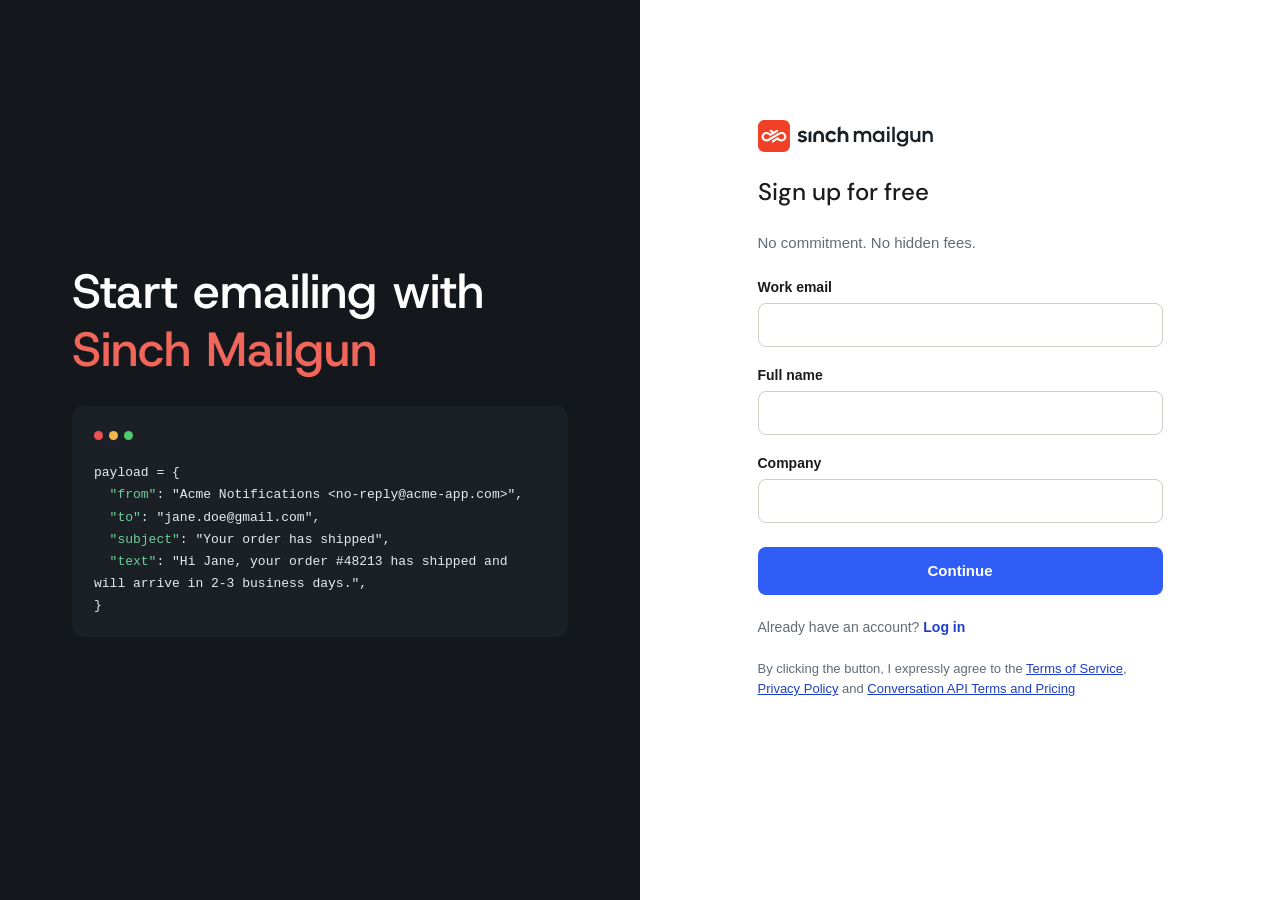
==== commit 3d1dfc95: "Add files via upload" ====
--- a/signup-flow-v1.html
+++ b/signup-flow-v1.html
@@ -126,36 +126,36 @@
   .field input[readonly]:focus{outline:none;}
   .password-input-wrap{position:relative;}
   .password-input-wrap input{padding-right:44px;}
-  .password-hint{
+  .field.has-error .password-input-wrap input{border-color:#E5484D;}
+  .field.has-error .password-label{color:#E5484D;}
+  .password-weak-msg{
+    display:none;
+    align-items:center;
+    gap:6px;
     font-size:13px;
-    color:var(--text-muted);
+    color:#E5484D;
     margin:8px 0 0;
-    line-height:1.5;
-    display:flex;
-    align-items:center;
-    gap:8px;
-  }
-  .field.has-error .password-hint{display:none;}
-  .hint-dot{
-    width:8px;
-    height:8px;
-    border-radius:50%;
-    background:var(--border-strong);
-    flex-shrink:0;
-    position:relative;
-  }
-  .hint-dot.met{background:transparent;}
-  .hint-dot.met::before{
-    content:"";
-    position:absolute;
-    left:1px;
-    top:2px;
-    width:6px;
-    height:3px;
-    border-left:1.5px solid #2E8A47;
-    border-bottom:1.5px solid #2E8A47;
-    transform:rotate(-45deg);
-  }
+  }
+  .field.has-error .password-weak-msg{display:flex;}
+  .password-rules-box{
+    display:none;
+    border:1px solid var(--border-strong);
+    border-radius:8px;
+    padding:14px 16px;
+    margin-top:12px;
+    font-size:13px;
+    color:var(--text);
+  }
+  .password-rules-box.revealed{display:block;}
+  .password-rules-box .rules-title{font-weight:600;margin:0 0 8px;font-size:13px;}
+  .pw-rules,.pw-subrules{list-style:none;margin:0;padding:0;}
+  .pw-subrules{padding-left:20px;margin-top:4px;}
+  .pw-rule{display:flex;align-items:flex-start;gap:7px;margin-bottom:6px;line-height:1.4;}
+  .pw-rule:last-child{margin-bottom:0;}
+  .pw-mark{flex-shrink:0;width:12px;color:var(--text-muted);font-weight:700;}
+  .pw-rule-content{flex:1;}
+  .pw-rule.met{color:#2E8A47;}
+  .pw-rule.met .pw-mark{color:#2E8A47;}
   .password-toggle{
     position:absolute;
     right:10px;
@@ -570,6 +570,11 @@
       <p class="sub">No commitment. No hidden fees.</p>
 
       <form id="signup-form" novalidate>
+        <div class="field" id="email-field">
+          <label for="work-email">Work email</label>
+          <input id="work-email" type="email">
+          <p class="field-error" id="email-error"><span class="error-icon"></span>Invalid email</p>
+        </div>
         <div class="field" id="full-name-field">
           <label for="full-name">Full name</label>
           <input id="full-name" type="text">
@@ -579,11 +584,6 @@
           <label for="company">Company</label>
           <input id="company" type="text">
           <p class="field-error"><span class="error-icon"></span>This field is required</p>
-        </div>
-        <div class="field" id="email-field">
-          <label for="work-email">Work email</label>
-          <input id="work-email" type="email">
-          <p class="field-error" id="email-error"><span class="error-icon"></span>Invalid email</p>
         </div>
         <button type="submit" class="cta-primary">Continue</button>
       </form>
@@ -641,8 +641,9 @@
         <input id="confirmed-email" type="text" readonly>
       </div>
       <div class="field" id="password-field">
+        <label for="new-password" class="password-label" id="password-label">Password*</label>
         <div class="password-input-wrap">
-          <input id="new-password" type="password" placeholder="Choose a password *">
+          <input id="new-password" type="password">
           <button type="button" class="password-toggle" id="password-toggle" aria-label="Show password">
             <svg width="20" height="20" viewBox="0 0 20 20" fill="none" xmlns="http://www.w3.org/2000/svg">
               <path d="M1.5 10S4.5 4 10 4s8.5 6 8.5 6-3 6-8.5 6-8.5-6-8.5-6Z" stroke="#626C73" stroke-width="1.4" stroke-linecap="round" stroke-linejoin="round"/>
@@ -650,11 +651,22 @@
             </svg>
           </button>
         </div>
-        <p class="password-hint" id="password-hint">
-          <span class="hint-dot" id="hint-dot"></span>
-          <span>At least 12 characters.</span>
-        </p>
-        <p class="field-error" id="password-error"><span class="error-icon"></span>Password must be at least 12 characters.</p>
+        <p class="password-weak-msg" id="password-weak-msg"><span class="error-icon"></span>The password is too weak</p>
+        <div class="password-rules-box" id="password-rules-box">
+          <p class="rules-title">Your password must contain:</p>
+          <ul class="pw-rules">
+            <li class="pw-rule" id="rule-length"><span class="pw-mark">•</span>At least 12 characters</li>
+            <li class="pw-rule" id="rule-threeof"><span class="pw-mark">•</span><div class="pw-rule-content">At least 3 of the following:
+              <ul class="pw-subrules">
+                <li class="pw-rule" id="rule-lower"><span class="pw-mark">•</span>Lower case letters (a-z)</li>
+                <li class="pw-rule" id="rule-upper"><span class="pw-mark">•</span>Upper case letters (A-Z)</li>
+                <li class="pw-rule" id="rule-number"><span class="pw-mark">•</span>Numbers (0-9)</li>
+                <li class="pw-rule" id="rule-special"><span class="pw-mark">•</span>Special characters (e.g. !@#$%^&*)</li>
+              </ul>
+            </div></li>
+            <li class="pw-rule" id="rule-norepeat"><span class="pw-mark">•</span>No more than 2 identical characters in a row</li>
+          </ul>
+        </div>
       </div>
 
       <button class="cta-primary" id="cta-create-account">
@@ -926,14 +938,50 @@
   btn.setAttribute('aria-label', showing ? 'Show password' : 'Hide password');
 });
 
+function computePasswordRules(value){
+  const hasLength = value.length >= 12;
+  const hasLower = /[a-z]/.test(value);
+  const hasUpper = /[A-Z]/.test(value);
+  const hasNumber = /[0-9]/.test(value);
+  const hasSpecial = /[!@#$%^&*(),.?":{}|<>_\-+=~`\[\];'/\\]/.test(value);
+  const classesMet = [hasLower, hasUpper, hasNumber, hasSpecial].filter(Boolean).length;
+  const threeOfFour = classesMet >= 3;
+  const noRepeat = !/(.)\1\1/.test(value);
+  return {
+    hasLength, hasLower, hasUpper, hasNumber, hasSpecial, threeOfFour, noRepeat,
+    overall: hasLength && threeOfFour && noRepeat
+  };
+}
+
+function renderPasswordRules(value){
+  const r = computePasswordRules(value);
+  const setRule = (id, met) => {
+    const el = document.getElementById(id);
+    el.classList.toggle('met', met);
+    el.querySelector('.pw-mark').textContent = met ? '✓' : '•';
+  };
+  setRule('rule-length', r.hasLength);
+  setRule('rule-threeof', r.threeOfFour);
+  setRule('rule-lower', r.hasLower);
+  setRule('rule-upper', r.hasUpper);
+  setRule('rule-number', r.hasNumber);
+  setRule('rule-special', r.hasSpecial);
+  setRule('rule-norepeat', r.noRepeat);
+  return r;
+}
+
 document.getElementById('new-password').addEventListener('input', () => {
   const field = document.getElementById('password-field');
-  const met = document.getElementById('new-password').value.length >= 12;
-  document.getElementById('hint-dot').classList.toggle('met', met);
-  if(met){
-    field.classList.remove('has-error');
-  }
+  const rulesBox = document.getElementById('password-rules-box');
+  const value = document.getElementById('new-password').value;
+
+  rulesBox.classList.add('revealed');
+
+  const r = renderPasswordRules(value);
+  field.classList.toggle('has-error', !r.overall);
 });
+
+renderPasswordRules('');
 
 async function sha1Hex(text){
   const buf = await crypto.subtle.digest('SHA-1', new TextEncoder().encode(text));
@@ -957,12 +1005,11 @@
 document.getElementById('cta-create-account').addEventListener('click', async () => {
   const pw = document.getElementById('new-password').value;
   const field = document.getElementById('password-field');
-  const errorEl = document.getElementById('password-error');
   const label = document.getElementById('create-account-label');
   const button = document.getElementById('cta-create-account');
 
-  if(pw.length < 12){
-    errorEl.innerHTML = '<span class="error-icon"></span>Password must be at least 12 characters.';
+  const r = computePasswordRules(pw);
+  if(!r.overall){
     field.classList.add('has-error');
     return;
   }
@@ -977,8 +1024,8 @@
   label.textContent = 'Continue';
 
   if(breached){
-    errorEl.innerHTML = '<span class="error-icon"></span>This password has appeared in a data breach. Please choose another.';
     field.classList.add('has-error');
+    document.getElementById('password-weak-msg').innerHTML = '<span class="error-icon"></span>This password has appeared in a data breach. Please choose another.';
     return;
   }
 
